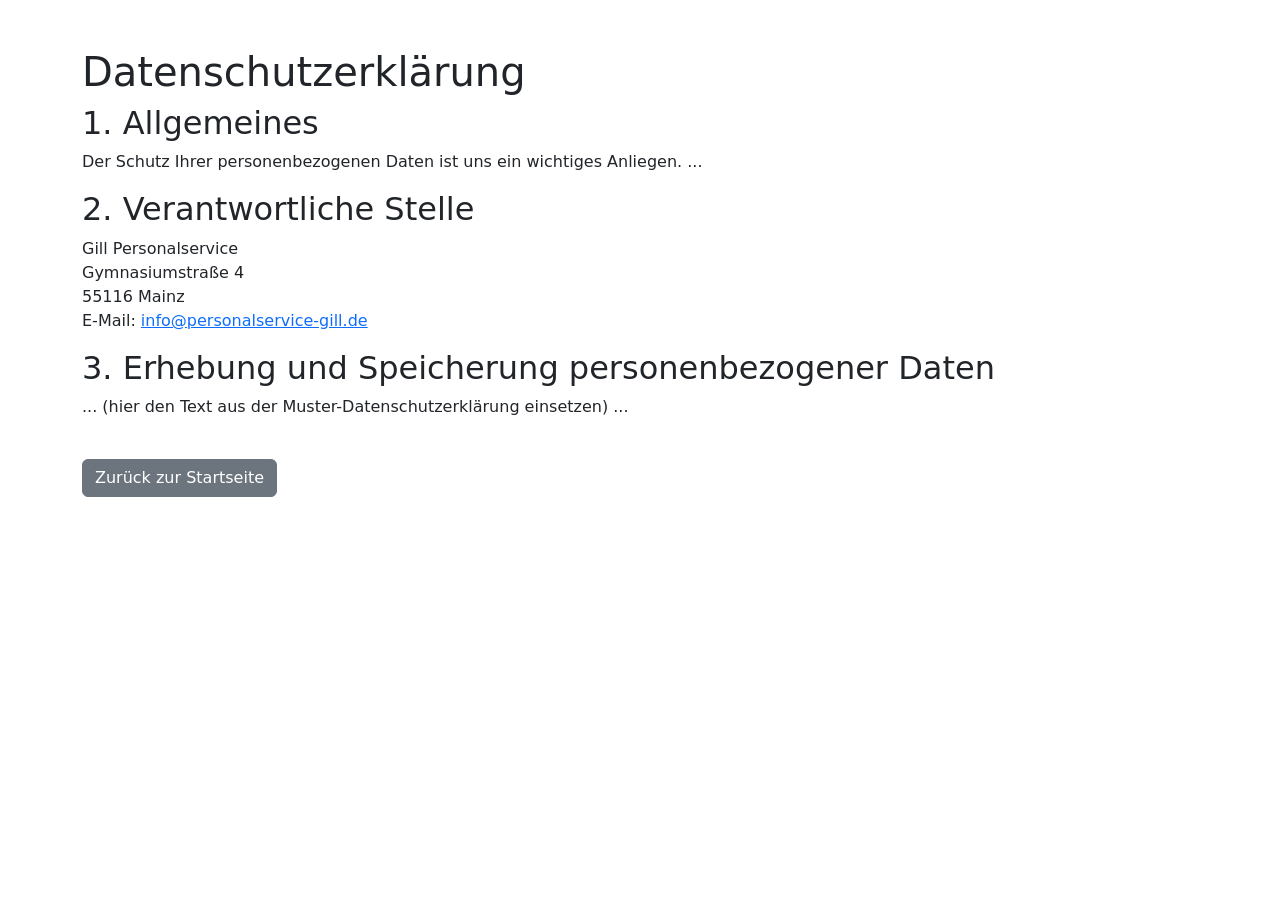
==== datenschutz.html @ 8b7f54dd "Create datenschutz.html" ====
<!doctype html>
<html lang="de">
<head>
  <meta charset="utf-8">
  <meta name="viewport" content="width=device-width, initial-scale=1">
  <title>Datenschutzerklärung – Gill Personalservice</title>
  <link href="https://cdn.jsdelivr.net/npm/bootstrap@5.3.3/dist/css/bootstrap.min.css" rel="stylesheet">
  <link href="assets/css/style.css" rel="stylesheet">
</head>
<body>
<div class="container py-5">
  <h1>Datenschutzerklärung</h1>
  
  <h2>1. Allgemeines</h2>
  <p>Der Schutz Ihrer personenbezogenen Daten ist uns ein wichtiges Anliegen. ...</p>

  <h2>2. Verantwortliche Stelle</h2>
  <p>
    Gill Personalservice<br>
    Gymnasiumstraße 4<br>
    55116 Mainz<br>
    E-Mail: <a href="mailto:info@personalservice-gill.de">info@personalservice-gill.de</a>
  </p>

  <h2>3. Erhebung und Speicherung personenbezogener Daten</h2>
  <p>... (hier den Text aus der Muster-Datenschutzerklärung einsetzen) ...</p>

  <a href="index.html" class="btn btn-secondary mt-4">Zurück zur Startseite</a>
</div>
</body>
</html>
---- assets/css/style.css ----
:root{
  --brand:#0F172A;   /* тёмный */
  --accent:#C2A158;  /* золотистый акцент */
  --muted:#64748B;
}
*{font-family:Inter,system-ui,-apple-system,Segoe UI,Roboto,Arial,sans-serif}
.btn-accent{background:var(--accent); border-color:var(--accent); color:#111;}
.btn-accent:hover{filter:brightness(.95); color:#111;}
.text-accent{color:var(--accent)!important}
.py-6{padding-top:4.5rem;padding-bottom:4.5rem}

/* hero */
.hero{position:relative; min-height:66vh; overflow:hidden; background:#111}
.hero-bg{position:absolute; inset:0; background-size:cover; background-position:center; transform:scale(1.05)}
.hero-overlay{position:absolute; inset:0; background:linear-gradient(90deg, rgba(15,23,42,.85), rgba(15,23,42,.2))}
.hero .container{position:relative; z-index:2}

/* карточки */
.lift{transition:transform .2s ease, box-shadow .2s ease}
.lift:hover{transform:translateY(-4px); box-shadow:0 12px 30px rgba(0,0,0,.08)}

.pill{display:inline-block; padding:.6rem 1rem; border:1px solid #e5e7eb; border-radius:999px}
.nav-link{font-weight:500}
.navbar .btn{font-weight:600}
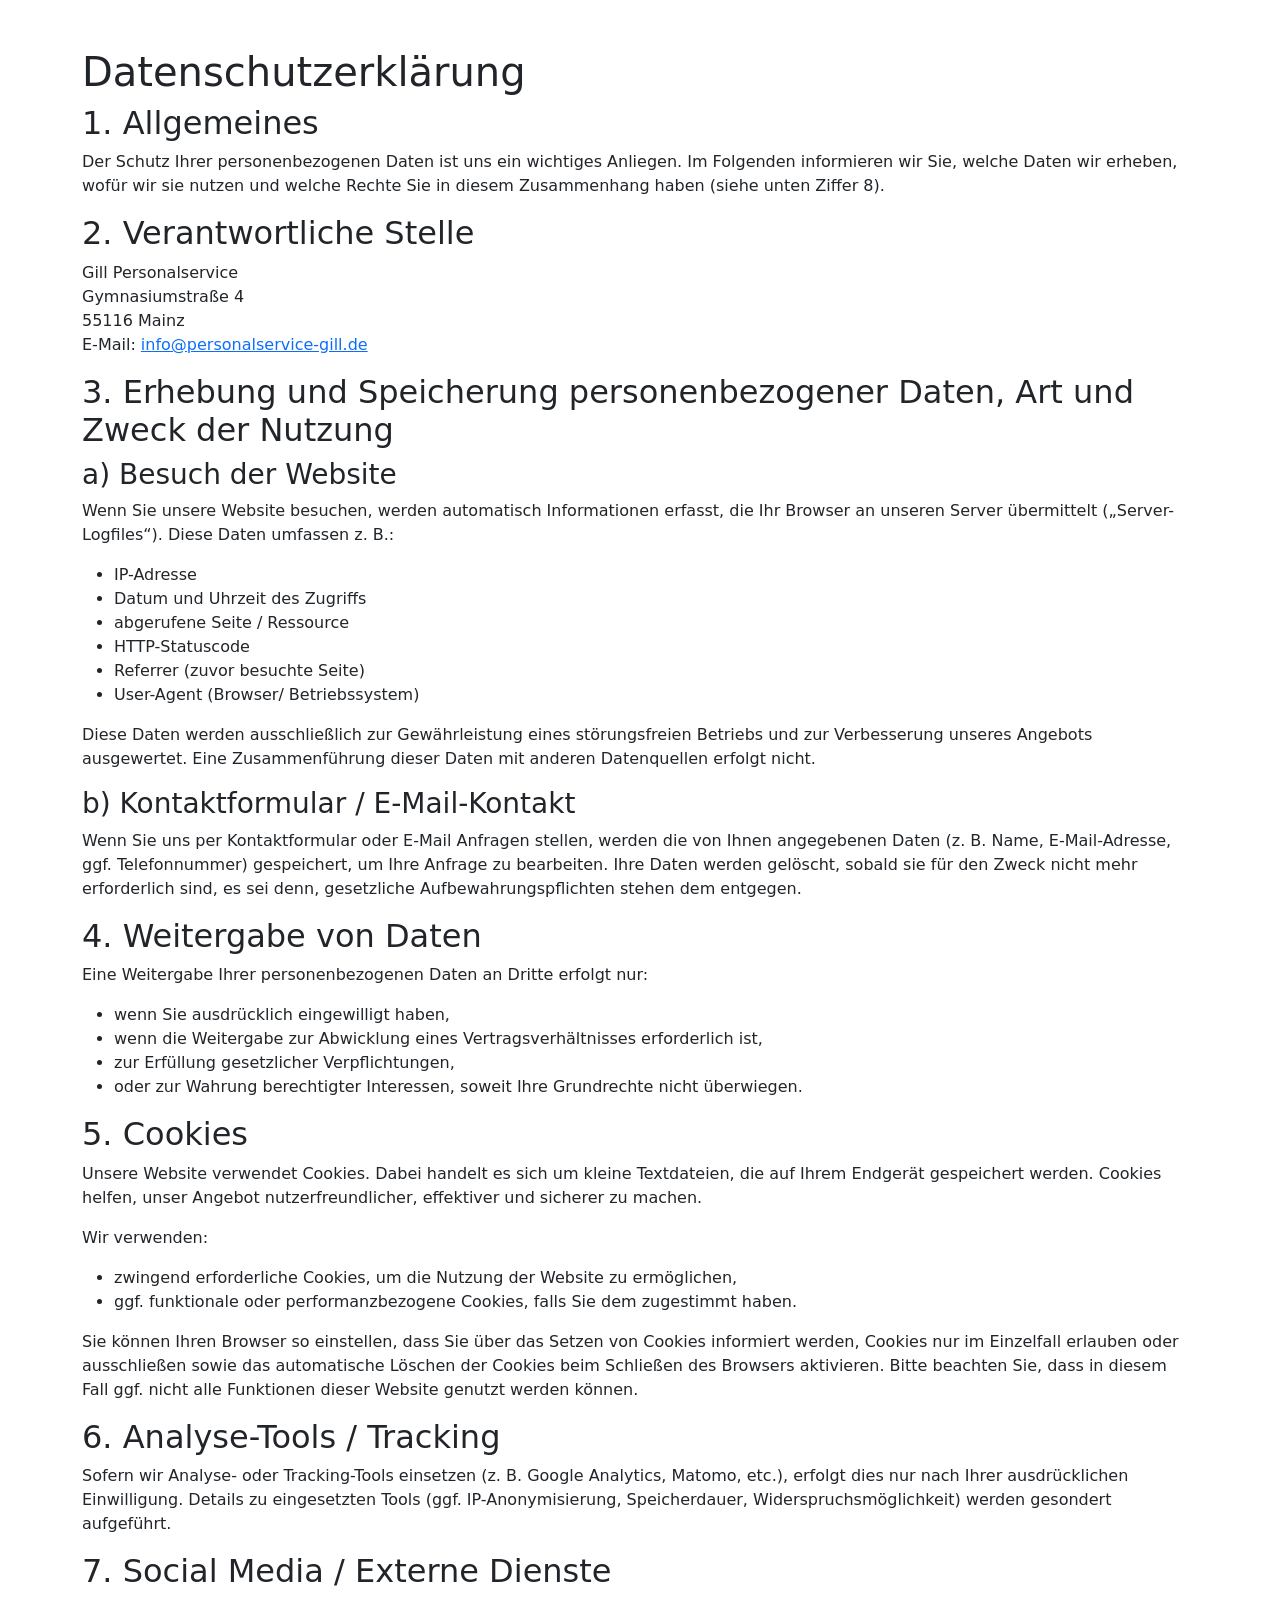
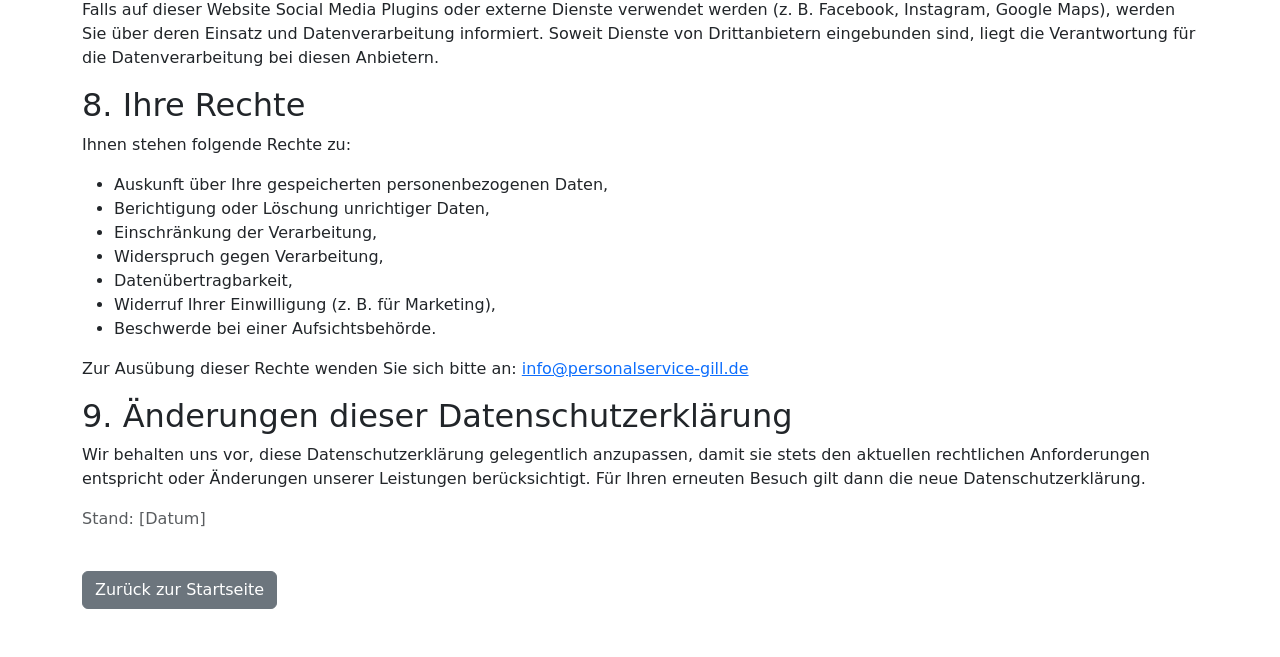
==== commit 6099e32f: "Update datenschutz.html" ====
--- a/datenschutz.html
+++ b/datenschutz.html
@@ -10,9 +10,10 @@
 <body>
 <div class="container py-5">
   <h1>Datenschutzerklärung</h1>
-  
+
   <h2>1. Allgemeines</h2>
-  <p>Der Schutz Ihrer personenbezogenen Daten ist uns ein wichtiges Anliegen. ...</p>
+  <p>Der Schutz Ihrer personenbezogenen Daten ist uns ein wichtiges Anliegen. 
+  Im Folgenden informieren wir Sie, welche Daten wir erheben, wofür wir sie nutzen und welche Rechte Sie in diesem Zusammenhang haben (siehe unten Ziffer 8).</p>
 
   <h2>2. Verantwortliche Stelle</h2>
   <p>
@@ -22,8 +23,69 @@
     E-Mail: <a href="mailto:info@personalservice-gill.de">info@personalservice-gill.de</a>
   </p>
 
-  <h2>3. Erhebung und Speicherung personenbezogener Daten</h2>
-  <p>... (hier den Text aus der Muster-Datenschutzerklärung einsetzen) ...</p>
+  <h2>3. Erhebung und Speicherung personenbezogener Daten, Art und Zweck der Nutzung</h2>
+
+  <h3>a) Besuch der Website</h3>
+  <p>Wenn Sie unsere Website besuchen, werden automatisch Informationen erfasst, die Ihr Browser an unseren Server übermittelt („Server-Logfiles“). Diese Daten umfassen z. B.:
+  <ul>
+    <li>IP-Adresse</li>
+    <li>Datum und Uhrzeit des Zugriffs</li>
+    <li>abgerufene Seite / Ressource</li>
+    <li>HTTP-Statuscode</li>
+    <li>Referrer (zuvor besuchte Seite)</li>
+    <li>User-Agent (Browser/ Betriebssystem)</li>
+  </ul>
+  Diese Daten werden ausschließlich zur Gewährleistung eines störungsfreien Betriebs und zur Verbesserung unseres Angebots ausgewertet. Eine Zusammenführung dieser Daten mit anderen Datenquellen erfolgt nicht.</p>
+
+  <h3>b) Kontaktformular / E-Mail-Kontakt</h3>
+  <p>Wenn Sie uns per Kontaktformular oder E-Mail Anfragen stellen, werden die von Ihnen angegebenen Daten (z. B. Name, E-Mail-Adresse, ggf. Telefonnummer) gespeichert, um Ihre Anfrage zu bearbeiten. Ihre Daten werden gelöscht, sobald sie für den Zweck nicht mehr erforderlich sind, es sei denn, gesetzliche Aufbewahrungspflichten stehen dem entgegen.</p>
+
+  <h2>4. Weitergabe von Daten</h2>
+  <p>Eine Weitergabe Ihrer personenbezogenen Daten an Dritte erfolgt nur:
+  <ul>
+    <li>wenn Sie ausdrücklich eingewilligt haben,</li>
+    <li>wenn die Weitergabe zur Abwicklung eines Vertragsverhältnisses erforderlich ist,</li>
+    <li>zur Erfüllung gesetzlicher Verpflichtungen,</li>
+    <li>oder zur Wahrung berechtigter Interessen, soweit Ihre Grundrechte nicht überwiegen.</li>
+  </ul></p>
+
+  <h2>5. Cookies</h2>
+  <p>Unsere Website verwendet Cookies. Dabei handelt es sich um kleine Textdateien, die auf Ihrem Endgerät gespeichert werden.
+  Cookies helfen, unser Angebot nutzerfreundlicher, effektiver und sicherer zu machen.</p>
+  <p>Wir verwenden:
+  <ul>
+    <li>zwingend erforderliche Cookies, um die Nutzung der Website zu ermöglichen,</li>
+    <li>ggf. funktionale oder performanzbezogene Cookies, falls Sie dem zugestimmt haben.</li>
+  </ul>
+  Sie können Ihren Browser so einstellen, dass Sie über das Setzen von Cookies informiert werden, Cookies nur im Einzelfall erlauben oder ausschließen sowie das automatische Löschen der Cookies beim Schließen des Browsers aktivieren.
+  Bitte beachten Sie, dass in diesem Fall ggf. nicht alle Funktionen dieser Website genutzt werden können.</p>
+
+  <h2>6. Analyse-Tools / Tracking</h2>
+  <p>Sofern wir Analyse- oder Tracking-Tools einsetzen (z. B. Google Analytics, Matomo, etc.), erfolgt dies nur nach Ihrer ausdrücklichen Einwilligung.
+  Details zu eingesetzten Tools (ggf. IP-Anonymisierung, Speicherdauer, Widerspruchsmöglichkeit) werden gesondert aufgeführt.</p>
+
+  <h2>7. Social Media / Externe Dienste</h2>
+  <p>Falls auf dieser Website Social Media Plugins oder externe Dienste verwendet werden (z. B. Facebook, Instagram, Google Maps), werden Sie über deren Einsatz und Datenverarbeitung informiert.
+  Soweit Dienste von Drittanbietern eingebunden sind, liegt die Verantwortung für die Datenverarbeitung bei diesen Anbietern.</p>
+
+  <h2>8. Ihre Rechte</h2>
+  <p>Ihnen stehen folgende Rechte zu:
+  <ul>
+    <li>Auskunft über Ihre gespeicherten personenbezogenen Daten,</li>
+    <li>Berichtigung oder Löschung unrichtiger Daten,</li>
+    <li>Einschränkung der Verarbeitung,</li>
+    <li>Widerspruch gegen Verarbeitung,</li>
+    <li>Datenübertragbarkeit,</li>
+    <li>Widerruf Ihrer Einwilligung (z. B. für Marketing),</li>
+    <li>Beschwerde bei einer Aufsichtsbehörde.</li>
+  </ul>
+  Zur Ausübung dieser Rechte wenden Sie sich bitte an: <a href="mailto:info@personalservice-gill.de">info@personalservice-gill.de</a></p>
+
+  <h2>9. Änderungen dieser Datenschutzerklärung</h2>
+  <p>Wir behalten uns vor, diese Datenschutzerklärung gelegentlich anzupassen, damit sie stets den aktuellen rechtlichen Anforderungen entspricht oder Änderungen unserer Leistungen berücksichtigt.
+  Für Ihren erneuten Besuch gilt dann die neue Datenschutzerklärung.</p>
+
+  <p class="text-muted">Stand: [Datum]</p>
 
   <a href="index.html" class="btn btn-secondary mt-4">Zurück zur Startseite</a>
 </div>
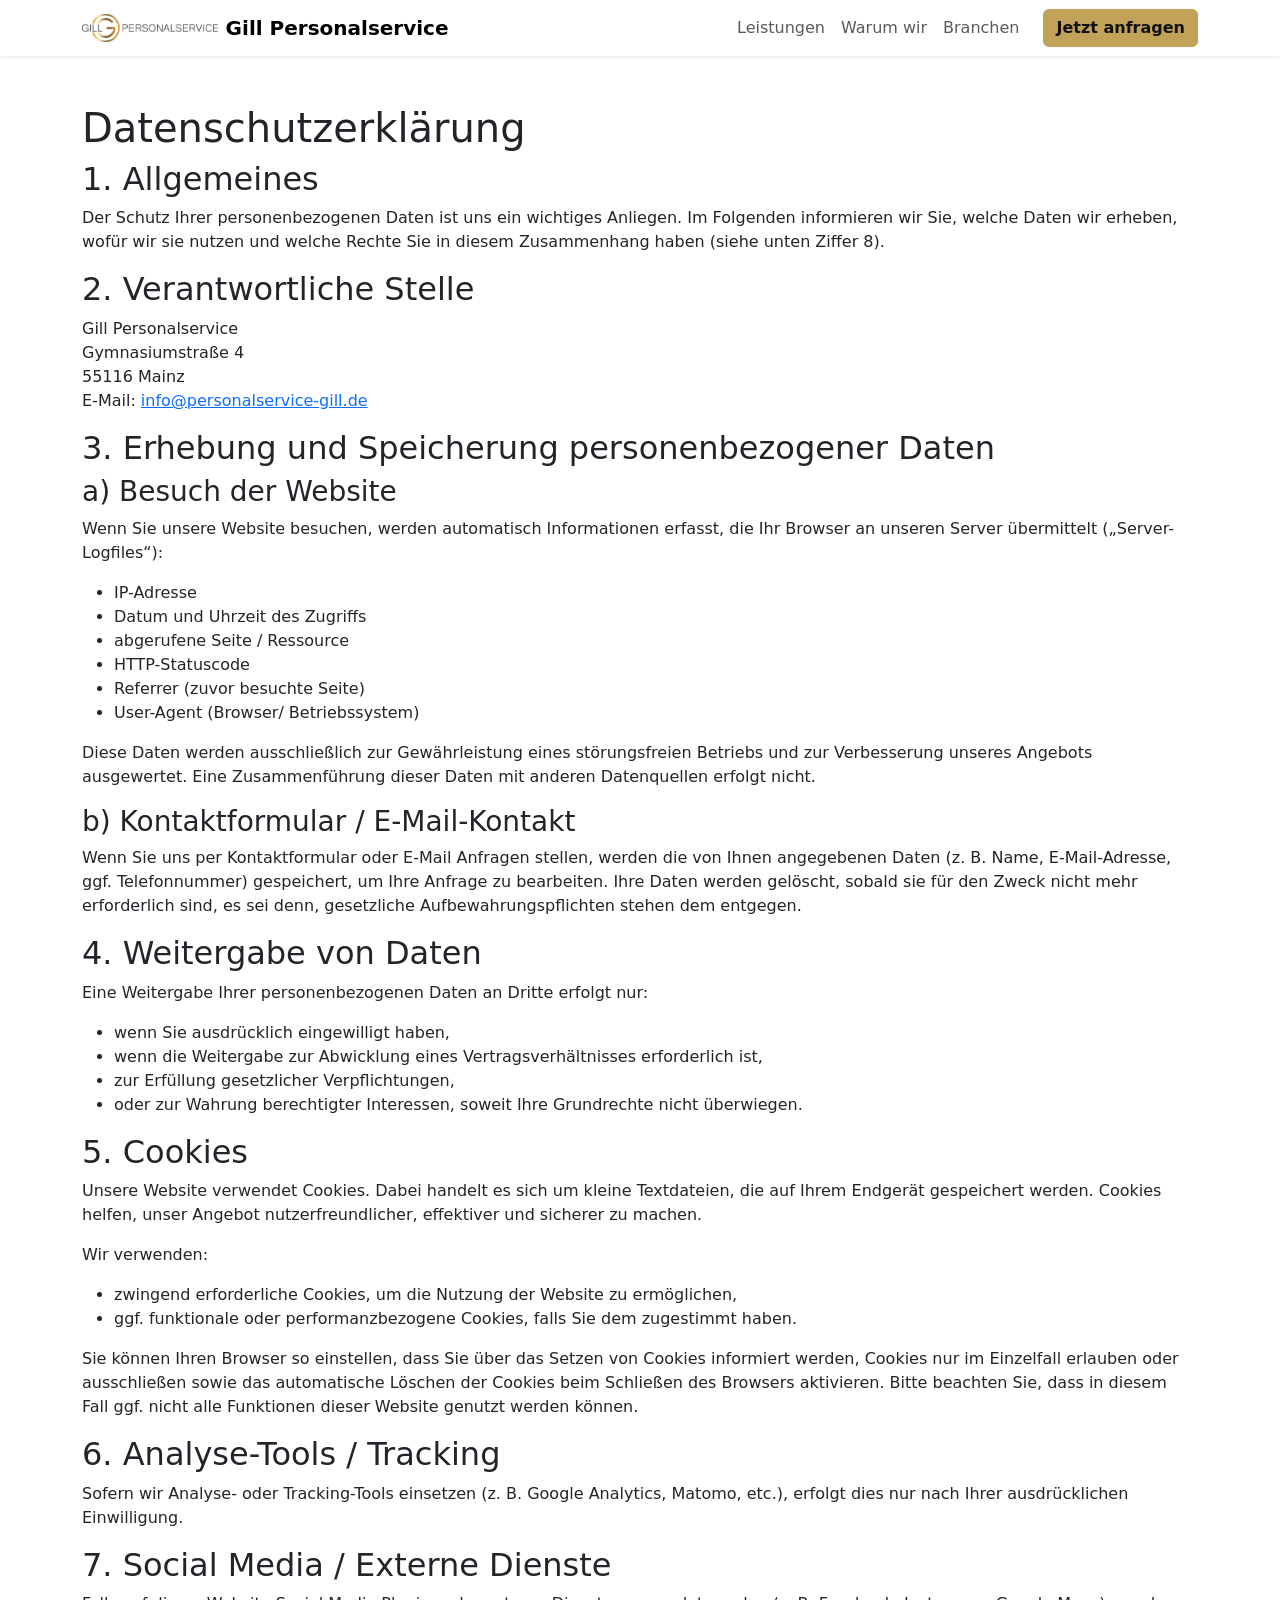
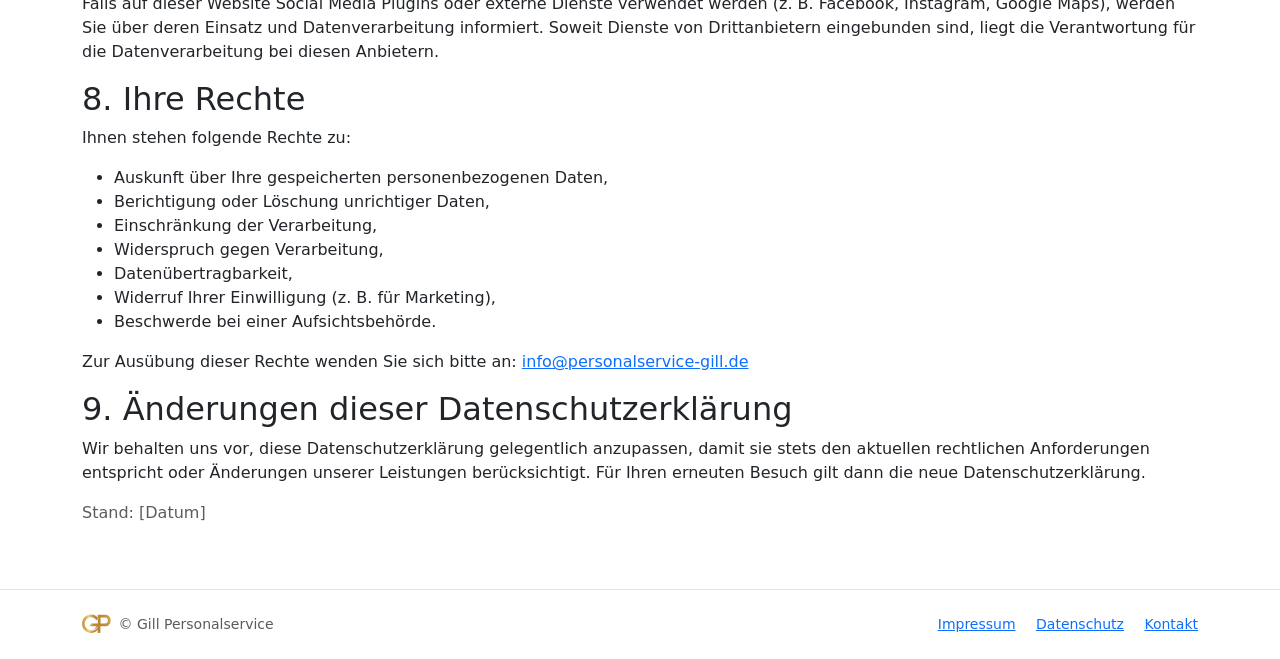
==== commit 00dd9824: "Update datenschutz.html" ====
--- a/datenschutz.html
+++ b/datenschutz.html
@@ -6,14 +6,37 @@
   <title>Datenschutzerklärung – Gill Personalservice</title>
   <link href="https://cdn.jsdelivr.net/npm/bootstrap@5.3.3/dist/css/bootstrap.min.css" rel="stylesheet">
   <link href="assets/css/style.css" rel="stylesheet">
+  <link rel="icon" href="Gill-Personalservice_logo_klein_weiss_2_TO_DO.png">
 </head>
 <body>
+
+<!-- NAVBAR -->
+<nav class="navbar navbar-expand-lg navbar-light sticky-top shadow-sm bg-white">
+  <div class="container">
+    <a class="navbar-brand d-flex align-items-center gap-2" href="index.html">
+      <img src="Logo_ORIG_1.jpg" alt="Gill Personalservice" height="28">
+      <span class="fw-semibold">Gill Personalservice</span>
+    </a>
+    <button class="navbar-toggler" type="button" data-bs-toggle="collapse" data-bs-target="#nav">
+      <span class="navbar-toggler-icon"></span>
+    </button>
+    <div class="collapse navbar-collapse" id="nav">
+      <ul class="navbar-nav ms-auto align-items-lg-center">
+        <li class="nav-item"><a class="nav-link" href="index.html#leistungen">Leistungen</a></li>
+        <li class="nav-item"><a class="nav-link" href="index.html#warum">Warum wir</a></li>
+        <li class="nav-item"><a class="nav-link" href="index.html#branchen">Branchen</a></li>
+        <li class="nav-item"><a class="btn btn-accent ms-lg-3" href="index.html#kontakt">Jetzt anfragen</a></li>
+      </ul>
+    </div>
+  </div>
+</nav>
+
+<!-- CONTENT -->
 <div class="container py-5">
   <h1>Datenschutzerklärung</h1>
 
   <h2>1. Allgemeines</h2>
-  <p>Der Schutz Ihrer personenbezogenen Daten ist uns ein wichtiges Anliegen. 
-  Im Folgenden informieren wir Sie, welche Daten wir erheben, wofür wir sie nutzen und welche Rechte Sie in diesem Zusammenhang haben (siehe unten Ziffer 8).</p>
+  <p>Der Schutz Ihrer personenbezogenen Daten ist uns ein wichtiges Anliegen. Im Folgenden informieren wir Sie, welche Daten wir erheben, wofür wir sie nutzen und welche Rechte Sie in diesem Zusammenhang haben (siehe unten Ziffer 8).</p>
 
   <h2>2. Verantwortliche Stelle</h2>
   <p>
@@ -23,10 +46,9 @@
     E-Mail: <a href="mailto:info@personalservice-gill.de">info@personalservice-gill.de</a>
   </p>
 
-  <h2>3. Erhebung und Speicherung personenbezogener Daten, Art und Zweck der Nutzung</h2>
-
+  <h2>3. Erhebung und Speicherung personenbezogener Daten</h2>
   <h3>a) Besuch der Website</h3>
-  <p>Wenn Sie unsere Website besuchen, werden automatisch Informationen erfasst, die Ihr Browser an unseren Server übermittelt („Server-Logfiles“). Diese Daten umfassen z. B.:
+  <p>Wenn Sie unsere Website besuchen, werden automatisch Informationen erfasst, die Ihr Browser an unseren Server übermittelt („Server-Logfiles“):</p>
   <ul>
     <li>IP-Adresse</li>
     <li>Datum und Uhrzeit des Zugriffs</li>
@@ -35,41 +57,37 @@
     <li>Referrer (zuvor besuchte Seite)</li>
     <li>User-Agent (Browser/ Betriebssystem)</li>
   </ul>
-  Diese Daten werden ausschließlich zur Gewährleistung eines störungsfreien Betriebs und zur Verbesserung unseres Angebots ausgewertet. Eine Zusammenführung dieser Daten mit anderen Datenquellen erfolgt nicht.</p>
+  <p>Diese Daten werden ausschließlich zur Gewährleistung eines störungsfreien Betriebs und zur Verbesserung unseres Angebots ausgewertet. Eine Zusammenführung dieser Daten mit anderen Datenquellen erfolgt nicht.</p>
 
   <h3>b) Kontaktformular / E-Mail-Kontakt</h3>
   <p>Wenn Sie uns per Kontaktformular oder E-Mail Anfragen stellen, werden die von Ihnen angegebenen Daten (z. B. Name, E-Mail-Adresse, ggf. Telefonnummer) gespeichert, um Ihre Anfrage zu bearbeiten. Ihre Daten werden gelöscht, sobald sie für den Zweck nicht mehr erforderlich sind, es sei denn, gesetzliche Aufbewahrungspflichten stehen dem entgegen.</p>
 
   <h2>4. Weitergabe von Daten</h2>
-  <p>Eine Weitergabe Ihrer personenbezogenen Daten an Dritte erfolgt nur:
+  <p>Eine Weitergabe Ihrer personenbezogenen Daten an Dritte erfolgt nur:</p>
   <ul>
     <li>wenn Sie ausdrücklich eingewilligt haben,</li>
     <li>wenn die Weitergabe zur Abwicklung eines Vertragsverhältnisses erforderlich ist,</li>
     <li>zur Erfüllung gesetzlicher Verpflichtungen,</li>
     <li>oder zur Wahrung berechtigter Interessen, soweit Ihre Grundrechte nicht überwiegen.</li>
-  </ul></p>
+  </ul>
 
   <h2>5. Cookies</h2>
-  <p>Unsere Website verwendet Cookies. Dabei handelt es sich um kleine Textdateien, die auf Ihrem Endgerät gespeichert werden.
-  Cookies helfen, unser Angebot nutzerfreundlicher, effektiver und sicherer zu machen.</p>
-  <p>Wir verwenden:
+  <p>Unsere Website verwendet Cookies. Dabei handelt es sich um kleine Textdateien, die auf Ihrem Endgerät gespeichert werden. Cookies helfen, unser Angebot nutzerfreundlicher, effektiver und sicherer zu machen.</p>
+  <p>Wir verwenden:</p>
   <ul>
     <li>zwingend erforderliche Cookies, um die Nutzung der Website zu ermöglichen,</li>
     <li>ggf. funktionale oder performanzbezogene Cookies, falls Sie dem zugestimmt haben.</li>
   </ul>
-  Sie können Ihren Browser so einstellen, dass Sie über das Setzen von Cookies informiert werden, Cookies nur im Einzelfall erlauben oder ausschließen sowie das automatische Löschen der Cookies beim Schließen des Browsers aktivieren.
-  Bitte beachten Sie, dass in diesem Fall ggf. nicht alle Funktionen dieser Website genutzt werden können.</p>
+  <p>Sie können Ihren Browser so einstellen, dass Sie über das Setzen von Cookies informiert werden, Cookies nur im Einzelfall erlauben oder ausschließen sowie das automatische Löschen der Cookies beim Schließen des Browsers aktivieren. Bitte beachten Sie, dass in diesem Fall ggf. nicht alle Funktionen dieser Website genutzt werden können.</p>
 
   <h2>6. Analyse-Tools / Tracking</h2>
-  <p>Sofern wir Analyse- oder Tracking-Tools einsetzen (z. B. Google Analytics, Matomo, etc.), erfolgt dies nur nach Ihrer ausdrücklichen Einwilligung.
-  Details zu eingesetzten Tools (ggf. IP-Anonymisierung, Speicherdauer, Widerspruchsmöglichkeit) werden gesondert aufgeführt.</p>
+  <p>Sofern wir Analyse- oder Tracking-Tools einsetzen (z. B. Google Analytics, Matomo, etc.), erfolgt dies nur nach Ihrer ausdrücklichen Einwilligung.</p>
 
   <h2>7. Social Media / Externe Dienste</h2>
-  <p>Falls auf dieser Website Social Media Plugins oder externe Dienste verwendet werden (z. B. Facebook, Instagram, Google Maps), werden Sie über deren Einsatz und Datenverarbeitung informiert.
-  Soweit Dienste von Drittanbietern eingebunden sind, liegt die Verantwortung für die Datenverarbeitung bei diesen Anbietern.</p>
+  <p>Falls auf dieser Website Social Media Plugins oder externe Dienste verwendet werden (z. B. Facebook, Instagram, Google Maps), werden Sie über deren Einsatz und Datenverarbeitung informiert. Soweit Dienste von Drittanbietern eingebunden sind, liegt die Verantwortung für die Datenverarbeitung bei diesen Anbietern.</p>
 
   <h2>8. Ihre Rechte</h2>
-  <p>Ihnen stehen folgende Rechte zu:
+  <p>Ihnen stehen folgende Rechte zu:</p>
   <ul>
     <li>Auskunft über Ihre gespeicherten personenbezogenen Daten,</li>
     <li>Berichtigung oder Löschung unrichtiger Daten,</li>
@@ -79,15 +97,32 @@
     <li>Widerruf Ihrer Einwilligung (z. B. für Marketing),</li>
     <li>Beschwerde bei einer Aufsichtsbehörde.</li>
   </ul>
-  Zur Ausübung dieser Rechte wenden Sie sich bitte an: <a href="mailto:info@personalservice-gill.de">info@personalservice-gill.de</a></p>
+  <p>Zur Ausübung dieser Rechte wenden Sie sich bitte an: <a href="mailto:info@personalservice-gill.de">info@personalservice-gill.de</a></p>
 
   <h2>9. Änderungen dieser Datenschutzerklärung</h2>
-  <p>Wir behalten uns vor, diese Datenschutzerklärung gelegentlich anzupassen, damit sie stets den aktuellen rechtlichen Anforderungen entspricht oder Änderungen unserer Leistungen berücksichtigt.
-  Für Ihren erneuten Besuch gilt dann die neue Datenschutzerklärung.</p>
+  <p>Wir behalten uns vor, diese Datenschutzerklärung gelegentlich anzupassen, damit sie stets den aktuellen rechtlichen Anforderungen entspricht oder Änderungen unserer Leistungen berücksichtigt. Für Ihren erneuten Besuch gilt dann die neue Datenschutzerklärung.</p>
 
   <p class="text-muted">Stand: [Datum]</p>
+</div>
 
-  <a href="index.html" class="btn btn-secondary mt-4">Zurück zur Startseite</a>
-</div>
+<!-- FOOTER -->
+<footer class="border-top py-4">
+  <div class="container d-flex flex-wrap justify-content-between align-items-center gap-3">
+    <div class="d-flex align-items-center gap-2">
+      <img src="Gill-Personalservice_logo_klein_weiss_2.png" alt="" height="20">
+      <span class="small text-muted">© <span id="y"></span> Gill Personalservice</span>
+    </div>
+    <a class="me-3" href="https://www.instagram.com/gillpersonalservice" target="_blank" rel="noopener">
+      <i class="bi bi-instagram" style="font-size:1.5rem;"></i>
+    </a>
+    <div class="small">
+      <a class="me-3" href="impressum.html">Impressum</a>
+      <a class="me-3" href="datenschutz.html">Datenschutz</a>
+      <a href="index.html#kontakt">Kontakt</a>
+    </div>
+  </div>
+</footer>
+
+<script src="https://cdn.jsdelivr.net/npm/bootstrap@5.3.3/dist/js/bootstrap.bundle.min.js"></script>
 </body>
 </html>
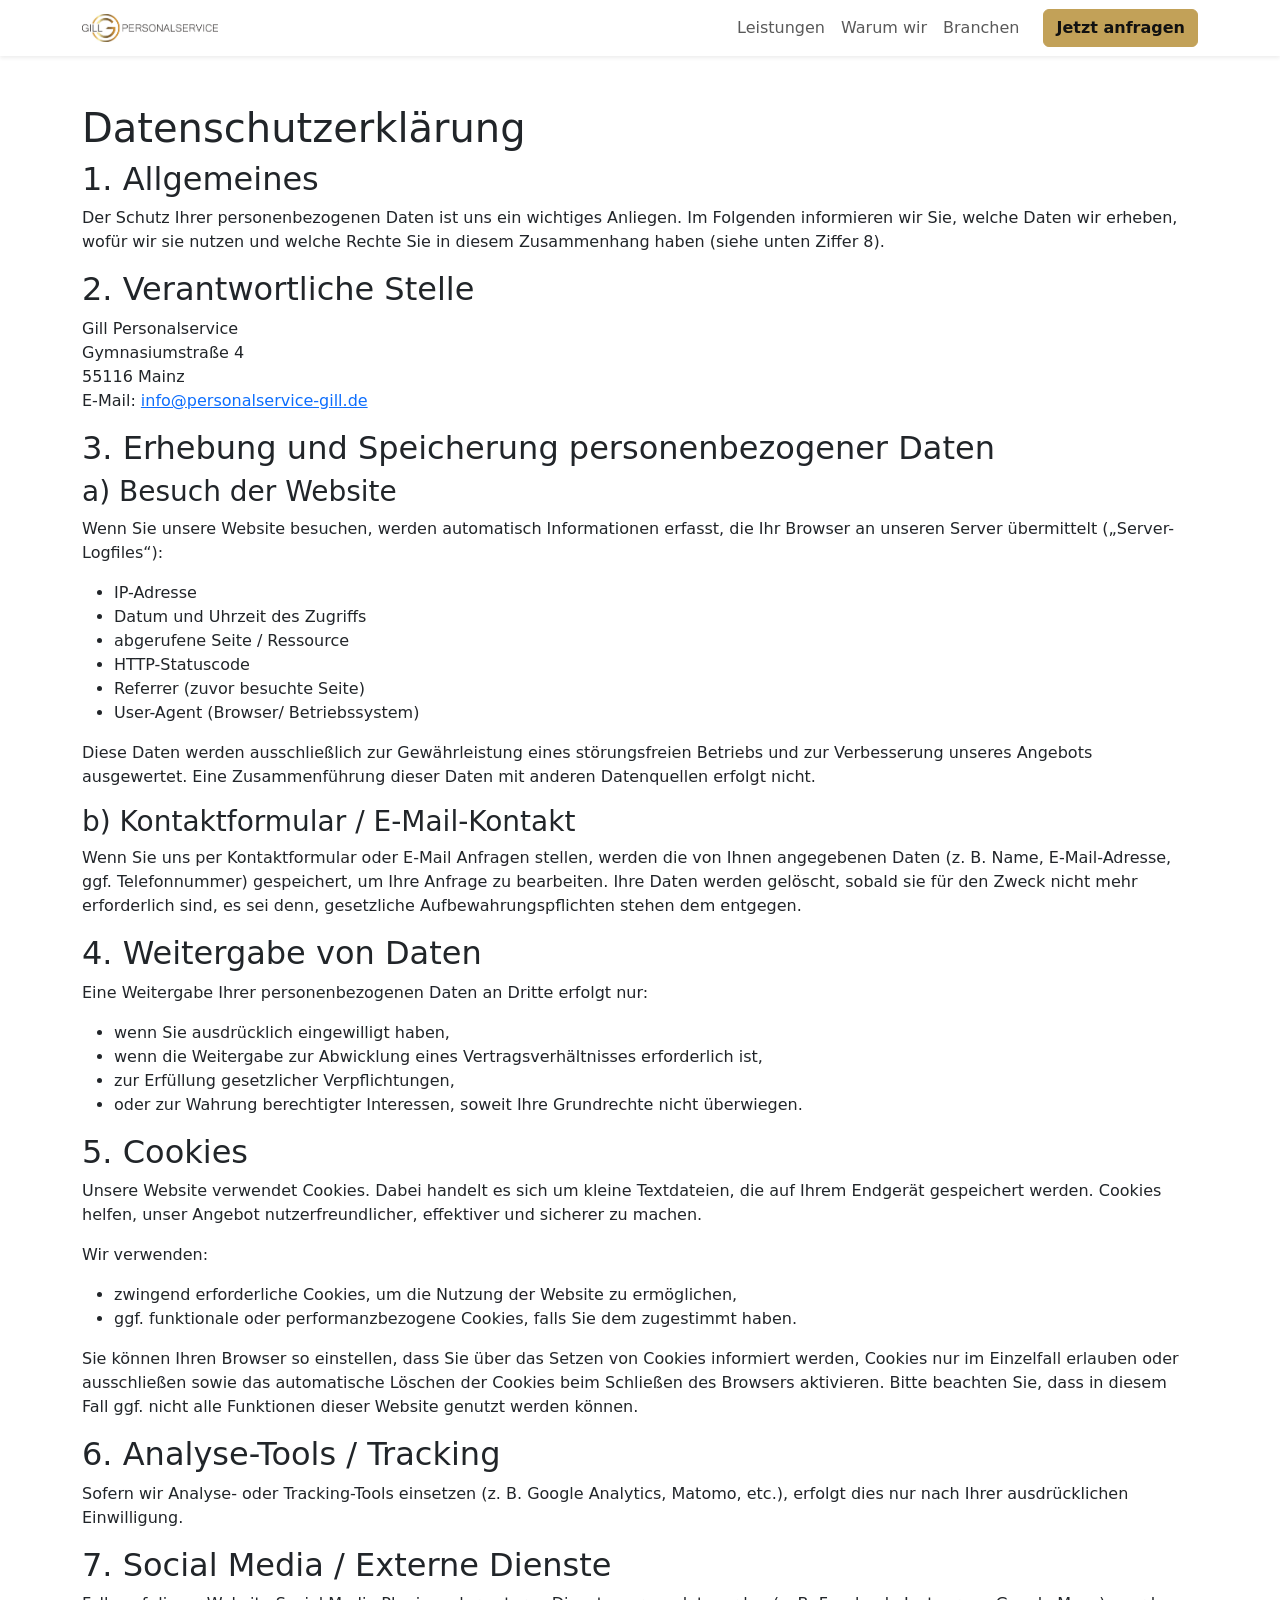
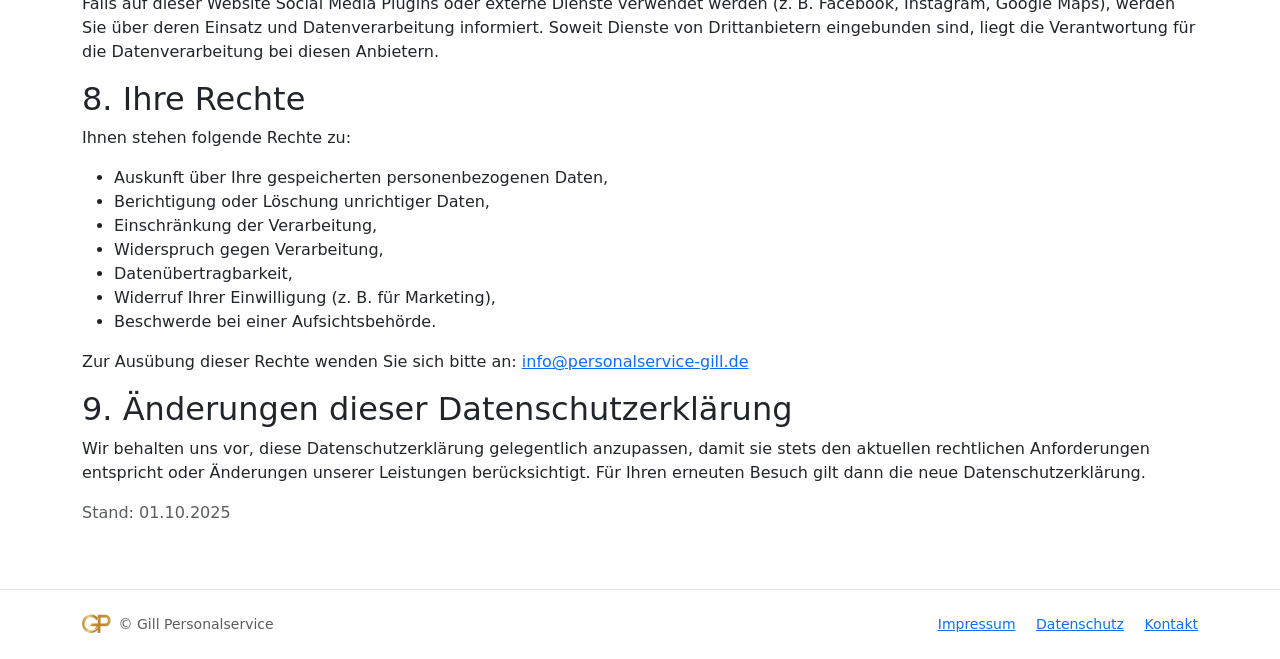
==== commit fc857060: "Update datenschutz.html" ====
--- a/datenschutz.html
+++ b/datenschutz.html
@@ -15,7 +15,7 @@
   <div class="container">
     <a class="navbar-brand d-flex align-items-center gap-2" href="index.html">
       <img src="Logo_ORIG_1.jpg" alt="Gill Personalservice" height="28">
-      <span class="fw-semibold">Gill Personalservice</span>
+      <span class="fw-semibold"></span>
     </a>
     <button class="navbar-toggler" type="button" data-bs-toggle="collapse" data-bs-target="#nav">
       <span class="navbar-toggler-icon"></span>
@@ -102,10 +102,10 @@
   <h2>9. Änderungen dieser Datenschutzerklärung</h2>
   <p>Wir behalten uns vor, diese Datenschutzerklärung gelegentlich anzupassen, damit sie stets den aktuellen rechtlichen Anforderungen entspricht oder Änderungen unserer Leistungen berücksichtigt. Für Ihren erneuten Besuch gilt dann die neue Datenschutzerklärung.</p>
 
-  <p class="text-muted">Stand: [Datum]</p>
+  <p class="text-muted">Stand: 01.10.2025</p>
 </div>
 
-<!-- FOOTER -->
+<!-- FOOTER --> 
 <footer class="border-top py-4">
   <div class="container d-flex flex-wrap justify-content-between align-items-center gap-3">
     <div class="d-flex align-items-center gap-2">
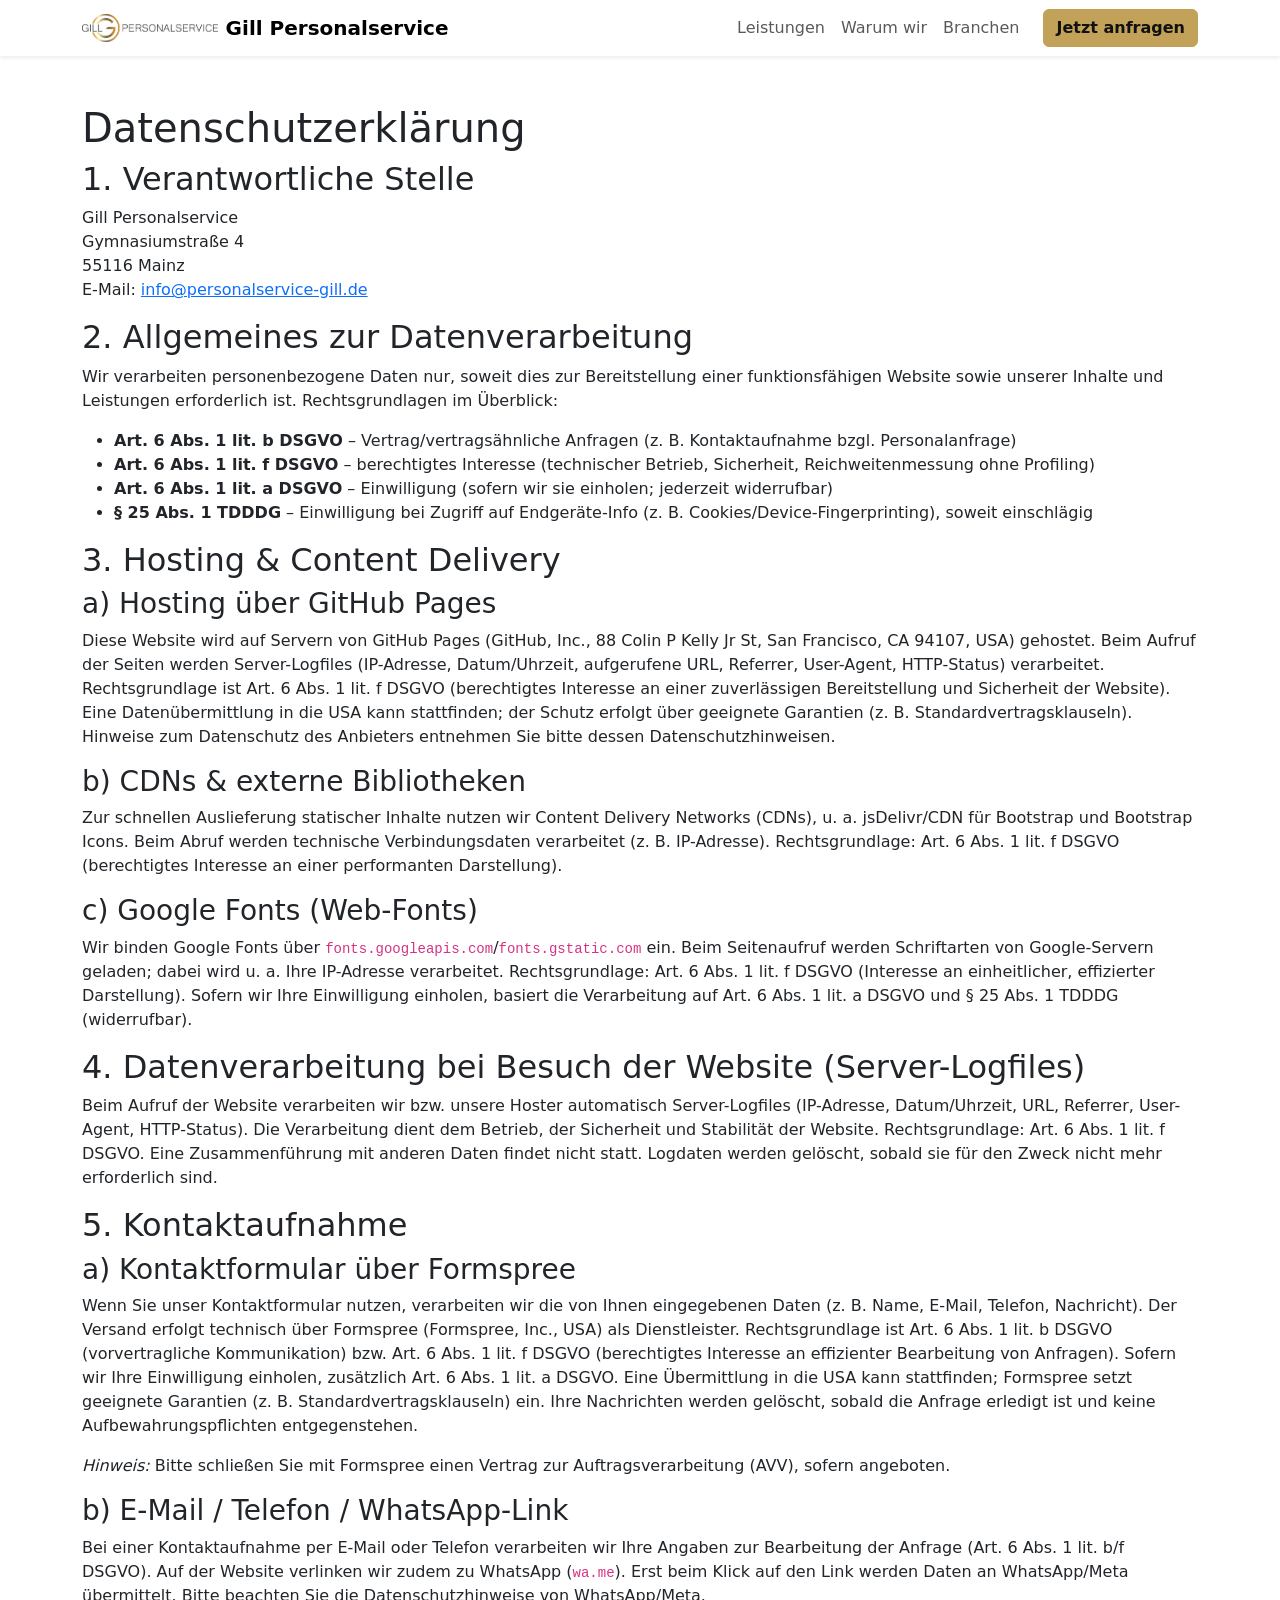
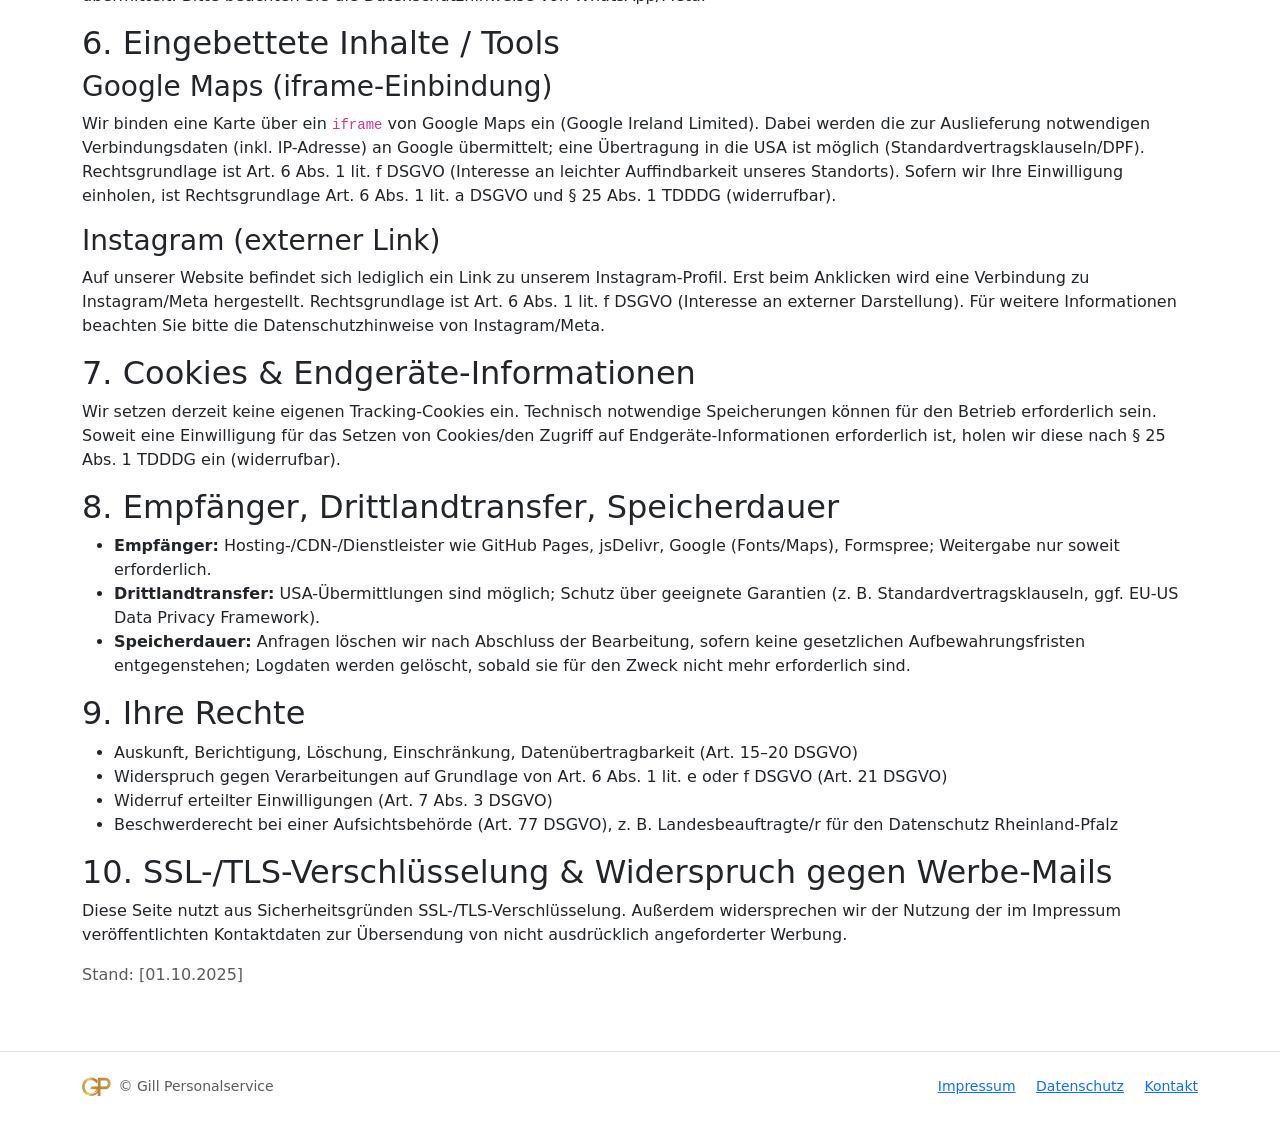
==== commit 3ff90a1a: "Update datenschutz.html" ====
--- a/datenschutz.html
+++ b/datenschutz.html
@@ -15,7 +15,7 @@
   <div class="container">
     <a class="navbar-brand d-flex align-items-center gap-2" href="index.html">
       <img src="Logo_ORIG_1.jpg" alt="Gill Personalservice" height="28">
-      <span class="fw-semibold"></span>
+      <span class="fw-semibold">Gill Personalservice</span>
     </a>
     <button class="navbar-toggler" type="button" data-bs-toggle="collapse" data-bs-target="#nav">
       <span class="navbar-toggler-icon"></span>
@@ -35,10 +35,7 @@
 <div class="container py-5">
   <h1>Datenschutzerklärung</h1>
 
-  <h2>1. Allgemeines</h2>
-  <p>Der Schutz Ihrer personenbezogenen Daten ist uns ein wichtiges Anliegen. Im Folgenden informieren wir Sie, welche Daten wir erheben, wofür wir sie nutzen und welche Rechte Sie in diesem Zusammenhang haben (siehe unten Ziffer 8).</p>
-
-  <h2>2. Verantwortliche Stelle</h2>
+  <h2>1. Verantwortliche Stelle</h2>
   <p>
     Gill Personalservice<br>
     Gymnasiumstraße 4<br>
@@ -46,66 +43,69 @@
     E-Mail: <a href="mailto:info@personalservice-gill.de">info@personalservice-gill.de</a>
   </p>
 
-  <h2>3. Erhebung und Speicherung personenbezogener Daten</h2>
-  <h3>a) Besuch der Website</h3>
-  <p>Wenn Sie unsere Website besuchen, werden automatisch Informationen erfasst, die Ihr Browser an unseren Server übermittelt („Server-Logfiles“):</p>
+  <h2>2. Allgemeines zur Datenverarbeitung</h2>
+  <p>Wir verarbeiten personenbezogene Daten nur, soweit dies zur Bereitstellung einer funktionsfähigen Website sowie unserer Inhalte und Leistungen erforderlich ist. Rechtsgrundlagen im Überblick:
   <ul>
-    <li>IP-Adresse</li>
-    <li>Datum und Uhrzeit des Zugriffs</li>
-    <li>abgerufene Seite / Ressource</li>
-    <li>HTTP-Statuscode</li>
-    <li>Referrer (zuvor besuchte Seite)</li>
-    <li>User-Agent (Browser/ Betriebssystem)</li>
+    <li><strong>Art. 6 Abs. 1 lit. b DSGVO</strong> – Vertrag/vertragsähnliche Anfragen (z. B. Kontaktaufnahme bzgl. Personalanfrage)</li>
+    <li><strong>Art. 6 Abs. 1 lit. f DSGVO</strong> – berechtigtes Interesse (technischer Betrieb, Sicherheit, Reichweitenmessung ohne Profiling)</li>
+    <li><strong>Art. 6 Abs. 1 lit. a DSGVO</strong> – Einwilligung (sofern wir sie einholen; jederzeit widerrufbar)</li>
+    <li><strong>§ 25 Abs. 1 TDDDG</strong> – Einwilligung bei Zugriff auf Endgeräte-Info (z. B. Cookies/Device-Fingerprinting), soweit einschlägig</li>
   </ul>
-  <p>Diese Daten werden ausschließlich zur Gewährleistung eines störungsfreien Betriebs und zur Verbesserung unseres Angebots ausgewertet. Eine Zusammenführung dieser Daten mit anderen Datenquellen erfolgt nicht.</p>
+  </p>
 
-  <h3>b) Kontaktformular / E-Mail-Kontakt</h3>
-  <p>Wenn Sie uns per Kontaktformular oder E-Mail Anfragen stellen, werden die von Ihnen angegebenen Daten (z. B. Name, E-Mail-Adresse, ggf. Telefonnummer) gespeichert, um Ihre Anfrage zu bearbeiten. Ihre Daten werden gelöscht, sobald sie für den Zweck nicht mehr erforderlich sind, es sei denn, gesetzliche Aufbewahrungspflichten stehen dem entgegen.</p>
+  <h2>3. Hosting & Content Delivery</h2>
+  <h3>a) Hosting über GitHub Pages</h3>
+  <p>Diese Website wird auf Servern von GitHub Pages (GitHub, Inc., 88 Colin P Kelly Jr St, San Francisco, CA 94107, USA) gehostet. Beim Aufruf der Seiten werden Server-Logfiles (IP-Adresse, Datum/Uhrzeit, aufgerufene URL, Referrer, User-Agent, HTTP-Status) verarbeitet. Rechtsgrundlage ist Art. 6 Abs. 1 lit. f DSGVO (berechtigtes Interesse an einer zuverlässigen Bereitstellung und Sicherheit der Website). Eine Datenübermittlung in die USA kann stattfinden; der Schutz erfolgt über geeignete Garantien (z. B. Standardvertragsklauseln). Hinweise zum Datenschutz des Anbieters entnehmen Sie bitte dessen Datenschutzhinweisen.</p>
 
-  <h2>4. Weitergabe von Daten</h2>
-  <p>Eine Weitergabe Ihrer personenbezogenen Daten an Dritte erfolgt nur:</p>
+  <h3>b) CDNs & externe Bibliotheken</h3>
+  <p>Zur schnellen Auslieferung statischer Inhalte nutzen wir Content Delivery Networks (CDNs), u. a. jsDelivr/CDN für Bootstrap und Bootstrap Icons. Beim Abruf werden technische Verbindungsdaten verarbeitet (z. B. IP-Adresse). Rechtsgrundlage: Art. 6 Abs. 1 lit. f DSGVO (berechtigtes Interesse an einer performanten Darstellung).</p>
+
+  <h3>c) Google Fonts (Web-Fonts)</h3>
+  <p>Wir binden Google Fonts über <code>fonts.googleapis.com</code>/<code>fonts.gstatic.com</code> ein. Beim Seitenaufruf werden Schriftarten von Google-Servern geladen; dabei wird u. a. Ihre IP-Adresse verarbeitet. Rechtsgrundlage: Art. 6 Abs. 1 lit. f DSGVO (Interesse an einheitlicher, effizierter Darstellung). Sofern wir Ihre Einwilligung einholen, basiert die Verarbeitung auf Art. 6 Abs. 1 lit. a DSGVO und § 25 Abs. 1 TDDDG (widerrufbar).</p>
+
+  <h2>4. Datenverarbeitung bei Besuch der Website (Server-Logfiles)</h2>
+  <p>Beim Aufruf der Website verarbeiten wir bzw. unsere Hoster automatisch Server-Logfiles (IP-Adresse, Datum/Uhrzeit, URL, Referrer, User-Agent, HTTP-Status). Die Verarbeitung dient dem Betrieb, der Sicherheit und Stabilität der Website. Rechtsgrundlage: Art. 6 Abs. 1 lit. f DSGVO. Eine Zusammenführung mit anderen Daten findet nicht statt. Logdaten werden gelöscht, sobald sie für den Zweck nicht mehr erforderlich sind.</p>
+
+  <h2>5. Kontaktaufnahme</h2>
+  <h3>a) Kontaktformular über Formspree</h3>
+  <p>Wenn Sie unser Kontaktformular nutzen, verarbeiten wir die von Ihnen eingegebenen Daten (z. B. Name, E-Mail, Telefon, Nachricht). Der Versand erfolgt technisch über Formspree (Formspree, Inc., USA) als Dienstleister. Rechtsgrundlage ist Art. 6 Abs. 1 lit. b DSGVO (vorvertragliche Kommunikation) bzw. Art. 6 Abs. 1 lit. f DSGVO (berechtigtes Interesse an effizienter Bearbeitung von Anfragen). Sofern wir Ihre Einwilligung einholen, zusätzlich Art. 6 Abs. 1 lit. a DSGVO. Eine Übermittlung in die USA kann stattfinden; Formspree setzt geeignete Garantien (z. B. Standardvertragsklauseln) ein. Ihre Nachrichten werden gelöscht, sobald die Anfrage erledigt ist und keine Aufbewahrungspflichten entgegenstehen.</p>
+  <p><em>Hinweis:</em> Bitte schließen Sie mit Formspree einen Vertrag zur Auftragsverarbeitung (AVV), sofern angeboten.</p>
+
+  <h3>b) E-Mail / Telefon / WhatsApp-Link</h3>
+  <p>Bei einer Kontaktaufnahme per E-Mail oder Telefon verarbeiten wir Ihre Angaben zur Bearbeitung der Anfrage (Art. 6 Abs. 1 lit. b/f DSGVO). Auf der Website verlinken wir zudem zu WhatsApp (<code>wa.me</code>). Erst beim Klick auf den Link werden Daten an WhatsApp/Meta übermittelt. Bitte beachten Sie die Datenschutzhinweise von WhatsApp/Meta.</p>
+
+  <h2>6. Eingebettete Inhalte / Tools</h2>
+  <h3>Google Maps (iframe-Einbindung)</h3>
+  <p>Wir binden eine Karte über ein <code>iframe</code> von Google Maps ein (Google Ireland Limited). Dabei werden die zur Auslieferung notwendigen Verbindungsdaten (inkl. IP-Adresse) an Google übermittelt; eine Übertragung in die USA ist möglich (Standardvertragsklauseln/DPF). Rechtsgrundlage ist Art. 6 Abs. 1 lit. f DSGVO (Interesse an leichter Auffindbarkeit unseres Standorts). Sofern wir Ihre Einwilligung einholen, ist Rechtsgrundlage Art. 6 Abs. 1 lit. a DSGVO und § 25 Abs. 1 TDDDG (widerrufbar).</p>
+
+  <h3>Instagram (externer Link)</h3>
+  <p>Auf unserer Website befindet sich lediglich ein Link zu unserem Instagram-Profil. Erst beim Anklicken wird eine Verbindung zu Instagram/Meta hergestellt. Rechtsgrundlage ist Art. 6 Abs. 1 lit. f DSGVO (Interesse an externer Darstellung). Für weitere Informationen beachten Sie bitte die Datenschutzhinweise von Instagram/Meta.</p>
+
+  <h2>7. Cookies & Endgeräte-Informationen</h2>
+  <p>Wir setzen derzeit keine eigenen Tracking-Cookies ein. Technisch notwendige Speicherungen können für den Betrieb erforderlich sein. Soweit eine Einwilligung für das Setzen von Cookies/den Zugriff auf Endgeräte-Informationen erforderlich ist, holen wir diese nach § 25 Abs. 1 TDDDG ein (widerrufbar).</p>
+
+  <h2>8. Empfänger, Drittlandtransfer, Speicherdauer</h2>
   <ul>
-    <li>wenn Sie ausdrücklich eingewilligt haben,</li>
-    <li>wenn die Weitergabe zur Abwicklung eines Vertragsverhältnisses erforderlich ist,</li>
-    <li>zur Erfüllung gesetzlicher Verpflichtungen,</li>
-    <li>oder zur Wahrung berechtigter Interessen, soweit Ihre Grundrechte nicht überwiegen.</li>
+    <li><strong>Empfänger:</strong> Hosting-/CDN-/Dienstleister wie GitHub Pages, jsDelivr, Google (Fonts/Maps), Formspree; Weitergabe nur soweit erforderlich.</li>
+    <li><strong>Drittlandtransfer:</strong> USA-Übermittlungen sind möglich; Schutz über geeignete Garantien (z. B. Standardvertragsklauseln, ggf. EU-US Data Privacy Framework).</li>
+    <li><strong>Speicherdauer:</strong> Anfragen löschen wir nach Abschluss der Bearbeitung, sofern keine gesetzlichen Aufbewahrungsfristen entgegenstehen; Logdaten werden gelöscht, sobald sie für den Zweck nicht mehr erforderlich sind.</li>
   </ul>
 
-  <h2>5. Cookies</h2>
-  <p>Unsere Website verwendet Cookies. Dabei handelt es sich um kleine Textdateien, die auf Ihrem Endgerät gespeichert werden. Cookies helfen, unser Angebot nutzerfreundlicher, effektiver und sicherer zu machen.</p>
-  <p>Wir verwenden:</p>
+  <h2>9. Ihre Rechte</h2>
   <ul>
-    <li>zwingend erforderliche Cookies, um die Nutzung der Website zu ermöglichen,</li>
-    <li>ggf. funktionale oder performanzbezogene Cookies, falls Sie dem zugestimmt haben.</li>
+    <li>Auskunft, Berichtigung, Löschung, Einschränkung, Datenübertragbarkeit (Art. 15–20 DSGVO)</li>
+    <li>Widerspruch gegen Verarbeitungen auf Grundlage von Art. 6 Abs. 1 lit. e oder f DSGVO (Art. 21 DSGVO)</li>
+    <li>Widerruf erteilter Einwilligungen (Art. 7 Abs. 3 DSGVO)</li>
+    <li>Beschwerderecht bei einer Aufsichtsbehörde (Art. 77 DSGVO), z. B. Landesbeauftragte/r für den Datenschutz Rheinland-Pfalz</li>
   </ul>
-  <p>Sie können Ihren Browser so einstellen, dass Sie über das Setzen von Cookies informiert werden, Cookies nur im Einzelfall erlauben oder ausschließen sowie das automatische Löschen der Cookies beim Schließen des Browsers aktivieren. Bitte beachten Sie, dass in diesem Fall ggf. nicht alle Funktionen dieser Website genutzt werden können.</p>
 
-  <h2>6. Analyse-Tools / Tracking</h2>
-  <p>Sofern wir Analyse- oder Tracking-Tools einsetzen (z. B. Google Analytics, Matomo, etc.), erfolgt dies nur nach Ihrer ausdrücklichen Einwilligung.</p>
+  <h2>10. SSL-/TLS-Verschlüsselung & Widerspruch gegen Werbe-Mails</h2>
+  <p>Diese Seite nutzt aus Sicherheitsgründen SSL-/TLS-Verschlüsselung. Außerdem widersprechen wir der Nutzung der im Impressum veröffentlichten Kontaktdaten zur Übersendung von nicht ausdrücklich angeforderter Werbung.</p>
 
-  <h2>7. Social Media / Externe Dienste</h2>
-  <p>Falls auf dieser Website Social Media Plugins oder externe Dienste verwendet werden (z. B. Facebook, Instagram, Google Maps), werden Sie über deren Einsatz und Datenverarbeitung informiert. Soweit Dienste von Drittanbietern eingebunden sind, liegt die Verantwortung für die Datenverarbeitung bei diesen Anbietern.</p>
-
-  <h2>8. Ihre Rechte</h2>
-  <p>Ihnen stehen folgende Rechte zu:</p>
-  <ul>
-    <li>Auskunft über Ihre gespeicherten personenbezogenen Daten,</li>
-    <li>Berichtigung oder Löschung unrichtiger Daten,</li>
-    <li>Einschränkung der Verarbeitung,</li>
-    <li>Widerspruch gegen Verarbeitung,</li>
-    <li>Datenübertragbarkeit,</li>
-    <li>Widerruf Ihrer Einwilligung (z. B. für Marketing),</li>
-    <li>Beschwerde bei einer Aufsichtsbehörde.</li>
-  </ul>
-  <p>Zur Ausübung dieser Rechte wenden Sie sich bitte an: <a href="mailto:info@personalservice-gill.de">info@personalservice-gill.de</a></p>
-
-  <h2>9. Änderungen dieser Datenschutzerklärung</h2>
-  <p>Wir behalten uns vor, diese Datenschutzerklärung gelegentlich anzupassen, damit sie stets den aktuellen rechtlichen Anforderungen entspricht oder Änderungen unserer Leistungen berücksichtigt. Für Ihren erneuten Besuch gilt dann die neue Datenschutzerklärung.</p>
-
-  <p class="text-muted">Stand: 01.10.2025</p>
+  <p class="text-muted">Stand: <!-- heutiges Datum eintragen --> [01.10.2025]</p>
 </div>
 
-<!-- FOOTER --> 
+<!-- FOOTER -->
 <footer class="border-top py-4">
   <div class="container d-flex flex-wrap justify-content-between align-items-center gap-3">
     <div class="d-flex align-items-center gap-2">
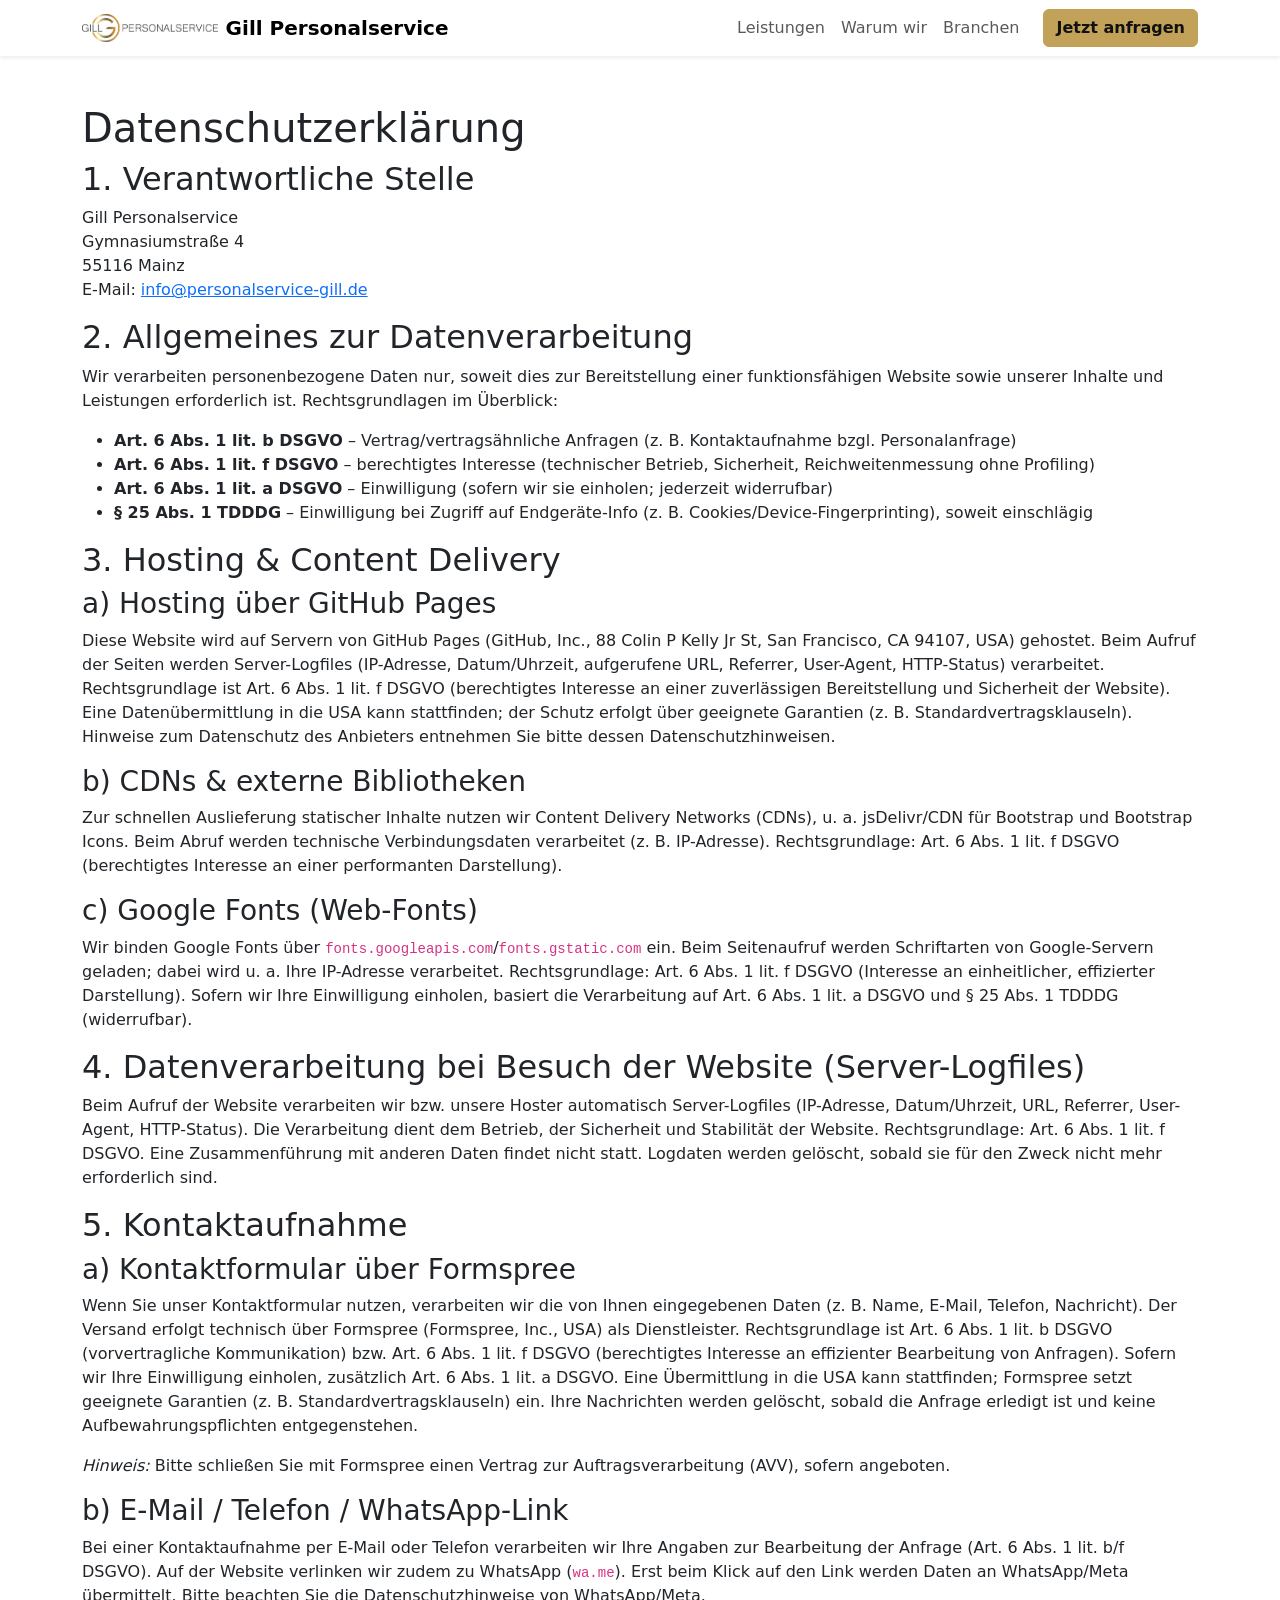
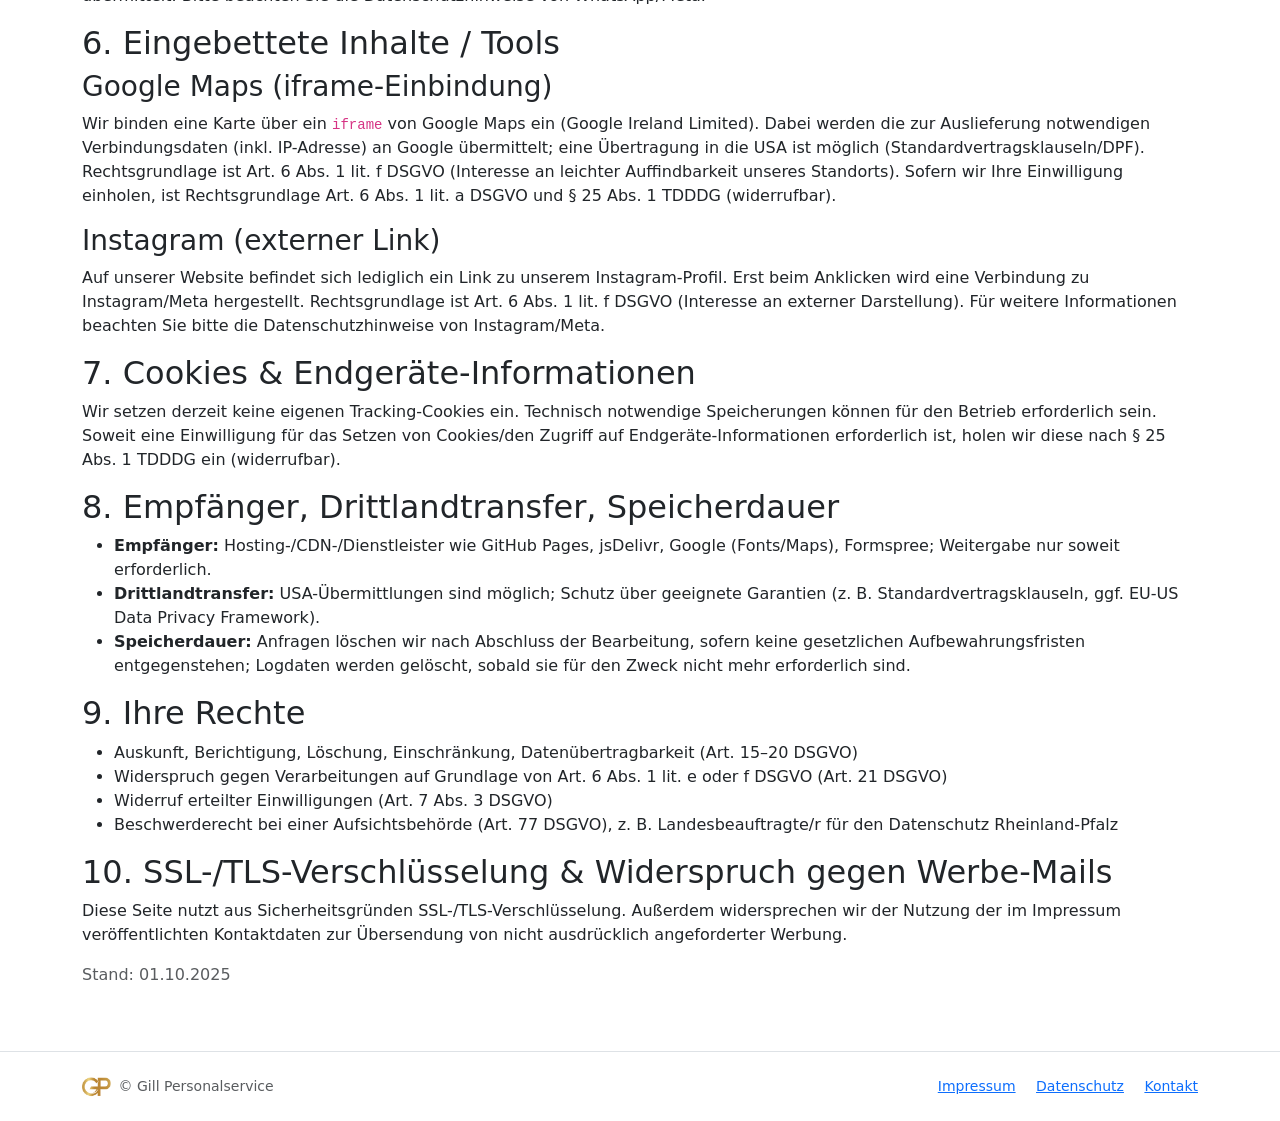
==== commit d935c908: "Update datenschutz.html" ====
--- a/datenschutz.html
+++ b/datenschutz.html
@@ -102,7 +102,7 @@
   <h2>10. SSL-/TLS-Verschlüsselung & Widerspruch gegen Werbe-Mails</h2>
   <p>Diese Seite nutzt aus Sicherheitsgründen SSL-/TLS-Verschlüsselung. Außerdem widersprechen wir der Nutzung der im Impressum veröffentlichten Kontaktdaten zur Übersendung von nicht ausdrücklich angeforderter Werbung.</p>
 
-  <p class="text-muted">Stand: <!-- heutiges Datum eintragen --> [01.10.2025]</p>
+  <p class="text-muted">Stand: <!-- heutiges Datum eintragen --> 01.10.2025</p>
 </div>
 
 <!-- FOOTER -->
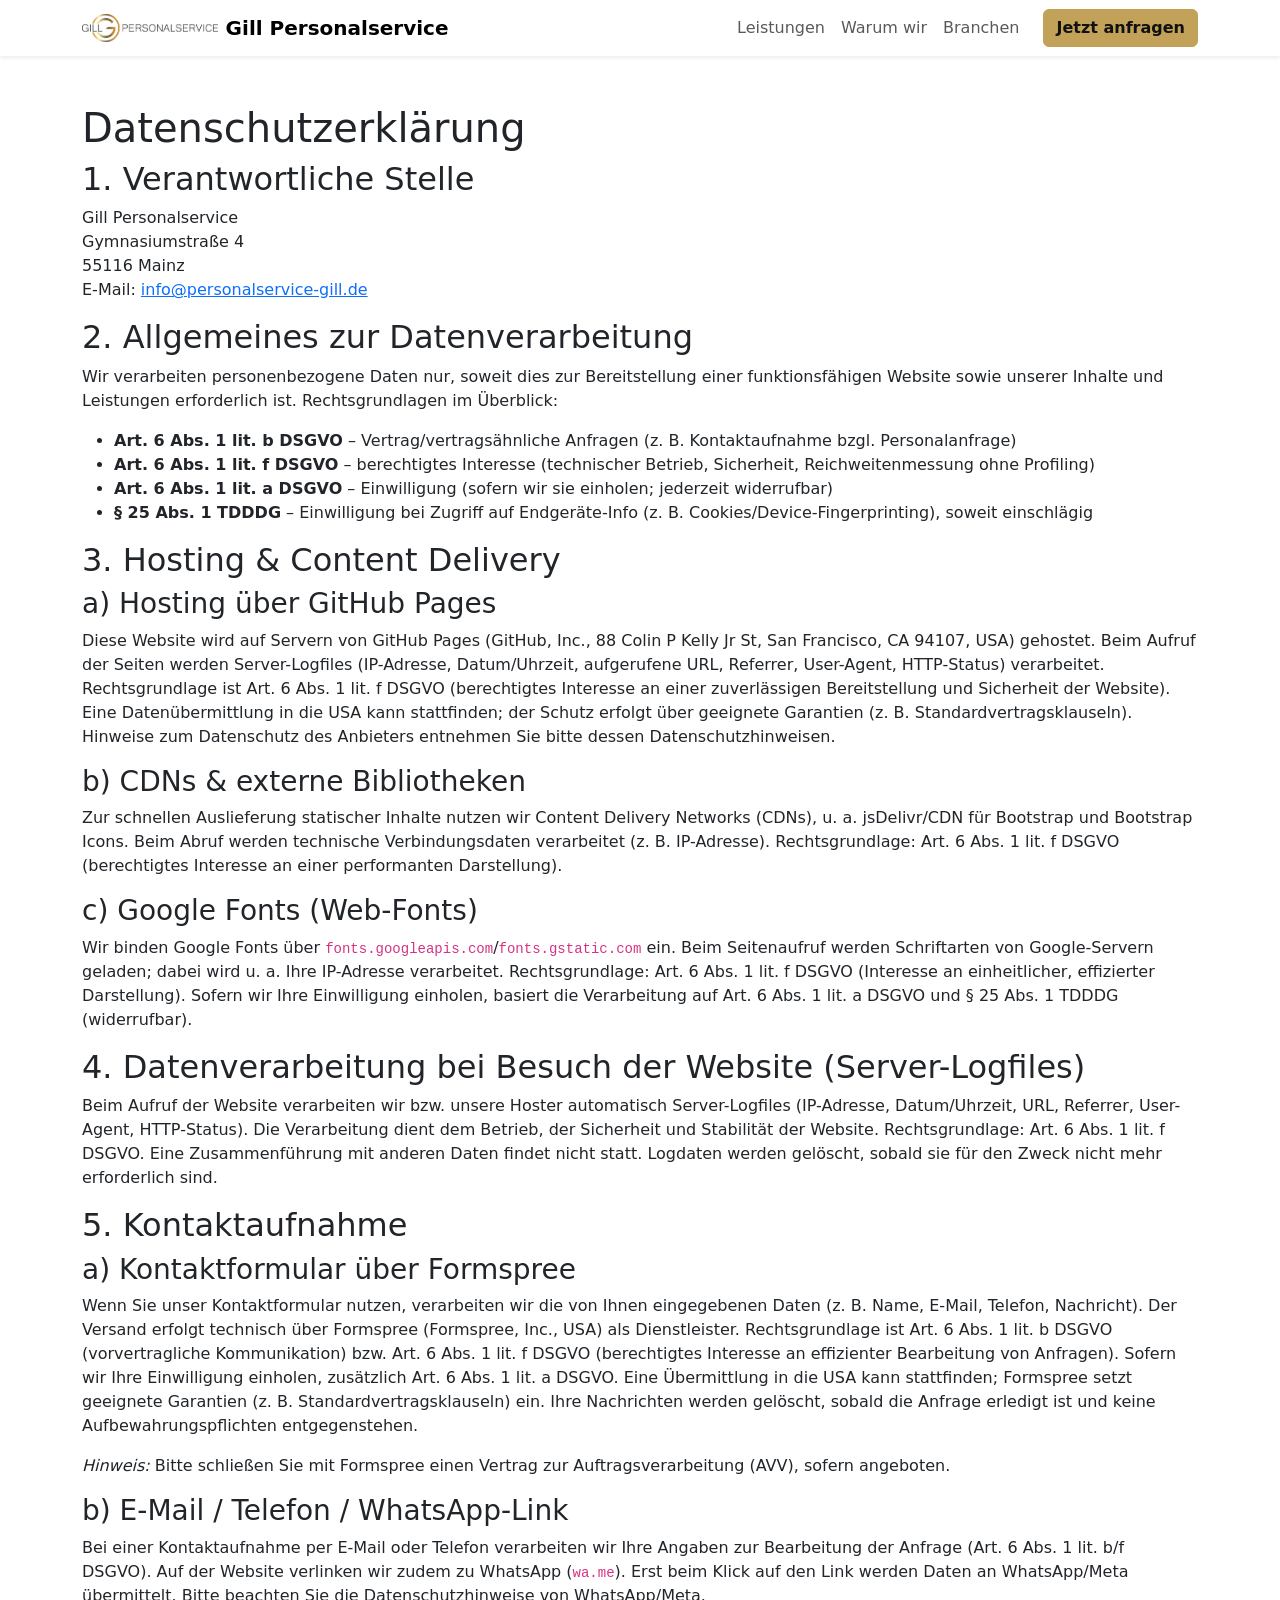
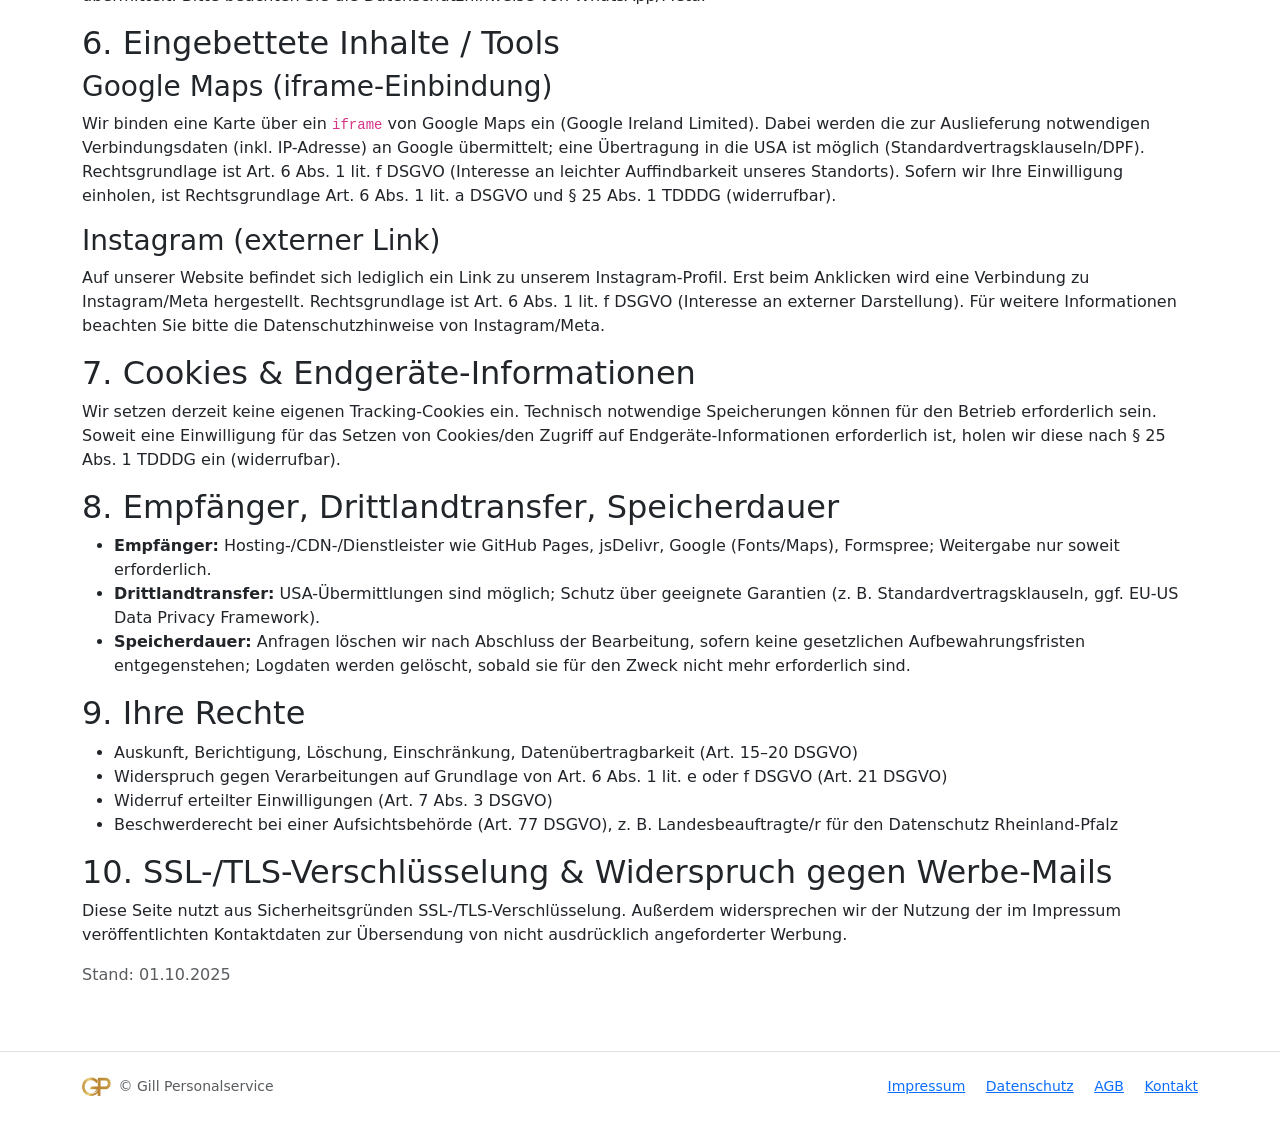
==== commit cbc2e02e: "update 11.02.2026, 23:17h" ====
--- a/datenschutz.html
+++ b/datenschutz.html
@@ -118,6 +118,7 @@
     <div class="small">
       <a class="me-3" href="impressum.html">Impressum</a>
       <a class="me-3" href="datenschutz.html">Datenschutz</a>
+      <a class="me-3" href="agb.html">AGB</a>
       <a href="index.html#kontakt">Kontakt</a>
     </div>
   </div>
--- a/assets/css/style.css
+++ b/assets/css/style.css
@@ -14,6 +14,39 @@
 .hero-bg{position:absolute; inset:0; background-size:cover; background-position:center; transform:scale(1.05)}
 .hero-overlay{position:absolute; inset:0; background:linear-gradient(90deg, rgba(15,23,42,.85), rgba(15,23,42,.2))}
 .hero .container{position:relative; z-index:2}
+.hero .btn-accent:hover,
+.hero .btn-accent:focus{
+  background:#d7bc74;
+  border-color:#d7bc74;
+  color:#111;
+  box-shadow:0 0 0.75rem rgba(215, 188, 116, 0.55);
+}
+.hero .btn-hero-outline{
+  border-color:#f8f9fa;
+  color:#f8f9fa;
+}
+.hero .btn-hero-outline:hover,
+.hero .btn-hero-outline:focus{
+  background:#d7bc74;
+  border-color:#d7bc74;
+  color:#111;
+  box-shadow:0 0 0.75rem rgba(215, 188, 116, 0.55);
+}
+
+.btn-accent-glow:hover,
+.btn-accent-glow:focus{
+  background:#d7bc74;
+  border-color:#d7bc74;
+  color:#111;
+  box-shadow:0 0 0.75rem rgba(215, 188, 116, 0.55);
+}
+
+/* scroll reveal */
+.reveal{opacity:0; transform:translateY(14px); transition:opacity .6s ease, transform .6s ease}
+.reveal.is-visible{opacity:1; transform:none}
+@media (prefers-reduced-motion: reduce){
+  .reveal{opacity:1; transform:none; transition:none}
+}
 
 /* карточки */
 .lift{transition:transform .2s ease, box-shadow .2s ease}
@@ -22,3 +55,20 @@
 .pill{display:inline-block; padding:.6rem 1rem; border:1px solid #e5e7eb; border-radius:999px}
 .nav-link{font-weight:500}
 .navbar .btn{font-weight:600}
+.navbar .nav-link{
+  position:relative;
+}
+.navbar .nav-link:hover,
+.navbar .nav-link:focus{
+  color:#111;
+}
+.navbar .nav-link:hover::after,
+.navbar .nav-link:focus::after{
+  content:"";
+  position:absolute;
+  left:0;
+  right:0;
+  bottom:-6px;
+  height:2px;
+  background:#111;
+}
